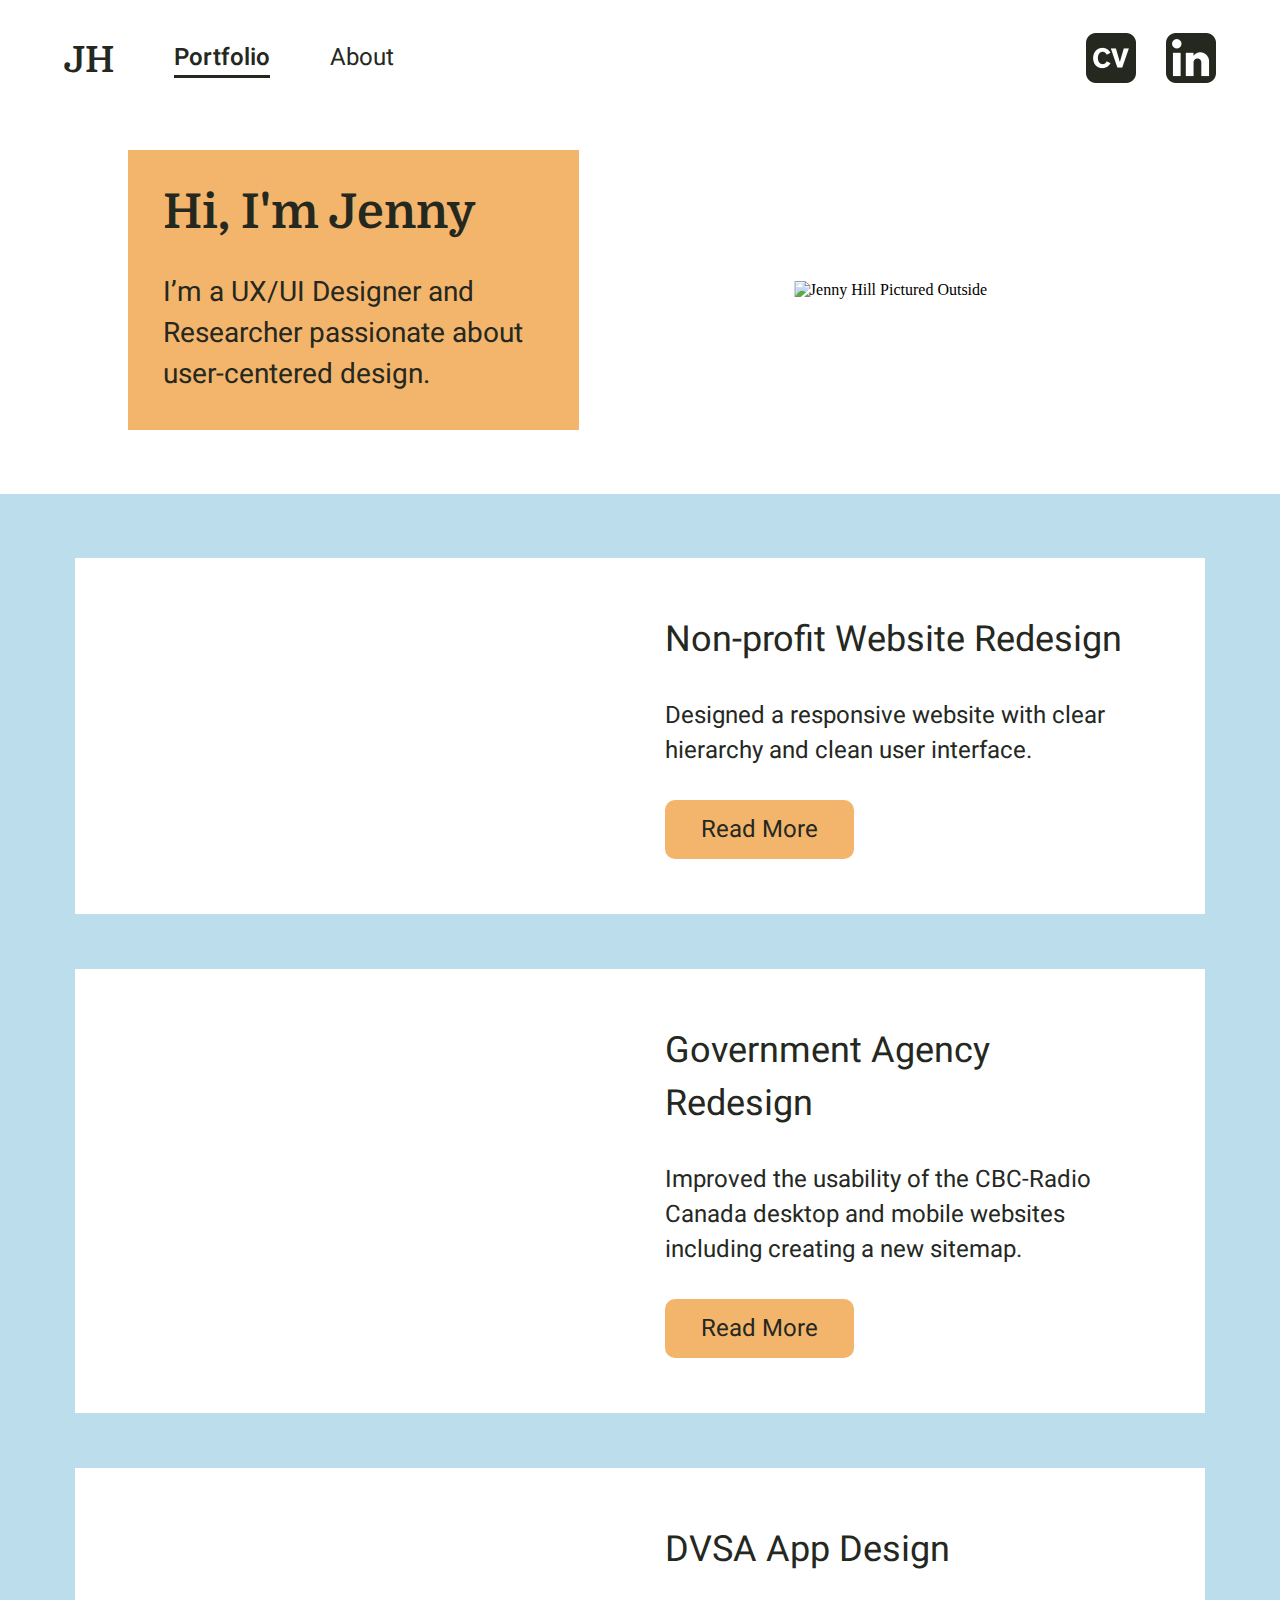
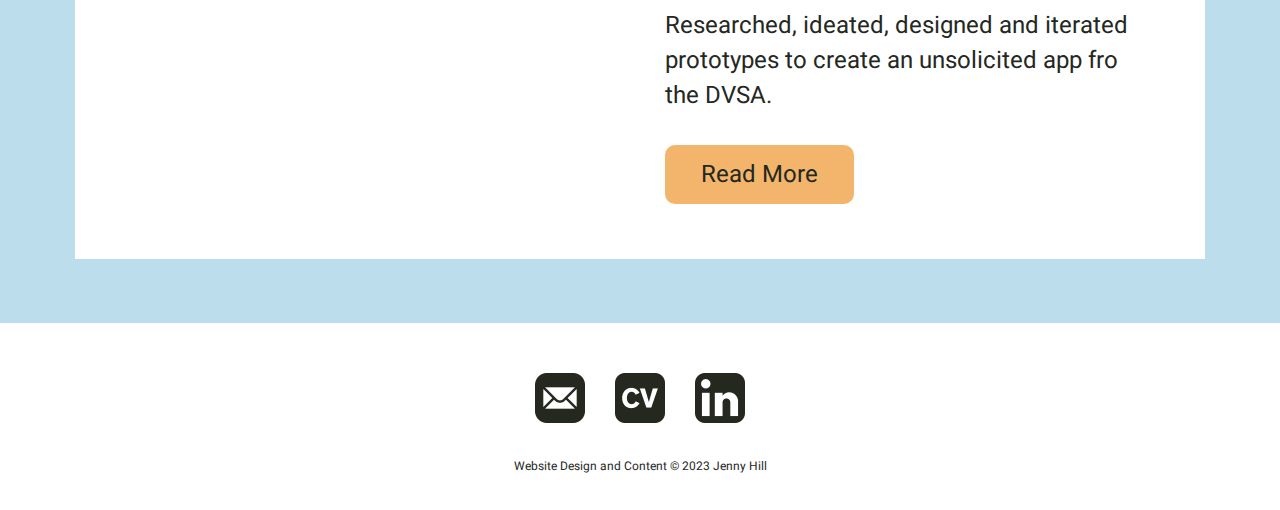
==== index.html @ 48fe5a2e "removed .html from all html files" ====
<!DOCTYPE html>
<html lang="en">
<head>
    <meta charset="UTF-8">
    <meta http-equiv="X-UA-Compatible" content="IE=edge">
    <meta name="viewport" content="width=device-width, initial-scale=1.0">
    <title>Jenny Hill Portfolio</title>
    <link rel="stylesheet" href="css/index.css">
    <link rel="preconnect" href="https://fonts.googleapis.com">
    <link rel="preconnect" href="https://fonts.gstatic.com" crossorigin>
    <link href="https://fonts.googleapis.com/css2?family=Heebo:wght@100;200;300;400;500;600;700;800;900&family=Open+Sans:wght@500&display=swap" rel="stylesheet">
    <link rel="preconnect" href="https://fonts.googleapis.com">
    <link rel="preconnect" href="https://fonts.gstatic.com" crossorigin>
    <link href="https://fonts.googleapis.com/css2?family=Domine:wght@400;500;600;700&display=swap" rel="stylesheet">
</head>
<body>
    <!--Navigation-->
    <nav>
        <div class="header">
            <div class="logo">
                <a href="https://jennyhilldesign.co.uk">JH</a>
            </div>
            <div class="ToggleIcon">
                <img id="menuIcon" src="images/menu.svg" alt="menu button">
                <img id="crossIcon" src="images/cross.svg" alt="cancel button">
            </div>
        </div>
        <div class="navContainer">
            <ul class="primaryNavigationContainer">
               <li><a href="https://jennyhilldesign.co.uk" id="primaryLogo">JH</a></li>
                <li ><a href="https://jennyhilldesign.co.uk" id="activePage">Portfolio</a></li>
                <li><a href="about">About</a></li>
                <!-- Make public when have stuff to say on zines page! <li><a href="zines">Zines</a></li>-->
            </ul>
            <ul class="navigationIconsContainer">
                <li><a href="pdf/Jenny Hill Portfolio CV.pdf" target="_blank">
                    <img class="icon" id="CVNavIcon" src="images/cv.jpg" alt="cv icon">
                </a></li>
                <li><a href="https://linkedin.com/in/jenny-e-g-hill" target="_blank">
                    <img class="icon" id="LinkedInNavIcon" src="images/linkedin.jpg" alt="LinkedIn icon">
                </a></li> 
            </ul>
        </div>
    </nav>
    <!--Hero, Intro Text and Image-->
    <section class="hero">
        <div class="introContainer">
            <div class="introText">
                <h1>Hi, I'm Jenny</h1>
                <h3>I’m a UX/UI Designer and Researcher passionate about user-centered design.</h3>
            </div>
        </div>
        <div class="heroImg">
            <img src="images/JennyinGarden.jpeg" alt="Jenny Hill Pictured Outside">
        </div>
    </section>
    <!--Projects-->
    <section id="projectSection" class="projectsBackground">
        <div class="singleProjectContainer">
            <div class="project">
                <div class="projectImg">
                    <img src="https://placehold.co/450x300" alt="">
                </div>
                <div class="projectInfo">
                    <div class="projectText">
                        <h2>Non-profit Website Redesign</h2>
                        <h4>Designed a responsive website with clear hierarchy and clean user interface.</h4>
                    </div>
                    <div class="projectButton">
                        <a href="nonProfitCaseStudy">
                            <button>Read More</button>
                        </a>
                    </div>
                </div>
            </div>
        </div>
        <div class="singleProjectContainer">
            <div class="project">
                <div class="projectImg">
                    <img src="https://placehold.co/450x300" alt="">
                </div>
                <div class="projectInfo">
                    <div class="projectText">
                        <h2>Government Agency Redesign</h2>
                        <h4>Improved the usability of the CBC-Radio Canada desktop and mobile websites including creating a new sitemap.</h4>
                    </div>
                    <div class="projectButton">
                        <a href="governmentAgencyCaseStudy">
                            <button>Read More</button>
                        </a>    
                    </div>
                </div>
            </div>
        </div>
        <div class="singleProjectContainer">
            <div class="project">
                <div class="projectImg">
                    <img src="https://placehold.co/450x300" alt="">
                </div>
                <div class="projectInfo">
                    <div class="projectText">
                        <h2>DVSA App Design</h2>
                        <h4>Researched, ideated, designed and iterated prototypes to create an unsolicited app fro the DVSA.</h4>
                    </div>
                    <div class="projectButton">
                        <a href="#">
                            <button>Read More</button>
                        </a>
                    </div>
                </div>
            </div>
        </div>
    </section>
    <!--Footer-->
    <footer>
        <div class="footerIconsContainer">
            <a href="mailto:j.hill99@hotmail.co.uk">
                <img class="icon" src="images/email.jpg" alt="email icon">
            </a>
            <a href="pdf/Jenny Hill Portfolio CV.pdf" target="_blank">
                <img class="icon" src="images/cv.jpg" alt="cv icon">
            </a> 
            <a href="https://linkedin.com/in/jenny-e-g-hill" target="_blank">
                <img class="icon" src="images/linkedin.jpg" alt="LinkedIn icon">
            </a>
        </div>
        <div class="copyrightTextContainer">
            <p>
                Website Design and Content &copy 2023 Jenny Hill
            </p>
        </div>
    </footer>
    <script src="https://code.jquery.com/jquery-3.6.4.min.js" integrity="sha256-oP6HI9z1XaZNBrJURtCoUT5SUnxFr8s3BzRl+cbzUq8=" crossorigin="anonymous"></script>
    <script src="nav.js"></script>
</body>
</html>
---- css/index.css ----
body {
    margin: 0;
    box-sizing: border-box;
}

a {
    text-decoration: none;
    color: #25281F;
}

nav {
    width: 100%; 
}

.header {
    width: 90%;
    margin: 0 auto;
    display: flex;
    align-items: center;
    justify-content: space-between;
    padding: 2.1875em 0 1.25em 0;
    display: none;
    
}

.logo, #primaryLogo {
    color: #25281F;
    font-family: 'Domine', 'Georgia', 'serif';
    font-size: 2.25rem;
    font-weight: 700;
}
.ToggleIcon img {
    width: 35px;
    height: 35px;
}


.navContainer {
    width: 90%;
    display: flex;
    align-items: center;
    margin: 0 auto;
}

.navigationIconsContainer {
    width: 100%;
    display: flex;
    gap: 1.875em;
    justify-content: right;
   
    margin-top: 2.0625em;
    margin-bottom: 2.0625em;
    list-style-type: none;
}

.icon {
    width: 50px;
    height: 50px;
}

.primaryNavigationContainer {
    width: 100%;
    display: flex;
    gap: 3.75em;
    justify-content: left;
    
    margin-top: 2.1875em;
    margin-bottom: 2.1875em;
    list-style-type: none;
    padding: 0;
}

.primaryNavigationContainer a {
    text-decoration: none;
    font-size: 1.5rem;
    font-family: 'Heebo', 'Arial', 'Sans Serif';
    font-weight: 400;
    color: #25281F;
    transition: 0.2s;
    
}

#activePage {
    font-weight: 600;
    border-bottom: 3px solid #25281F;
}

.primaryNavigationContainer a:hover {
    font-weight:500;
    cursor: pointer;
}



.hero {
    display: flex;
    margin: 0 auto;
    width: 80%;
    gap: 3.125em;
    padding-top: 1.875em;
    padding-bottom: 4em;
}

.heroImg {
    width: 55%;
    flex: 1 1 50%;
    overflow: hidden;
    position: relative;
    
}

.heroImg img {
    position: absolute;
    top: 50%;
    left: 50%;
    transform: translate(-50%, -50%);
    max-width: 700px;    
}

.introContainer {
    background-color: #F3B56C;
    width: 45%;
    max-width: 381px;
    padding: 2.1875em;
}

.introText h1 {
    margin-top: 0px;
    color: #25281F;
    font-family: 'Domine', 'Georgia', 'serif';
    font-size: 3rem;
    font-weight: 700;
}

.introText h3 {
    margin-bottom: 0;
    color:#25281F;
    font-size: 1.75rem;
    font-family: 'Heebo', 'Arial', 'Sans Serif';
    font-weight: 400;
}

.projectsBackground {
    width: 100%;
    background-color: #BBDDEC;
    padding: 4em 0;
    display: flex;
    flex-direction: column;
    gap: 3.4376em;   
}

.singleProjectContainer {
    background-color: white;
    width: 90%;
    padding: 3.4376em 0px;
    margin: 0 auto;
    display: flex;
    max-width: 1130px;
}

.project {
    width: 88.8%;
    margin: 0 auto;
    display: flex;
    gap: 3.125em;   
}

.projectInfo {
    display: flex;
    flex-direction: column;
    justify-content: space-between;
    width: 50%;
}

.projectText h2, h4 {
    color:#25281F;
    font-family: 'Heebo', 'Arial', 'Sans Serif';
    font-weight: 400;
}

.projectText h2 {
font-size: 2.25rem;
margin-top: 0;
}

.projectText h4 {
    font-size: 1.5rem;
}

.projectImg {
    width: 50%;
    display: flex;
}

.projectImg img {
    max-width: 100%;
}

 .projectButton button {
    font-family: 'Heebo', 'Arial', 'Sans Serif';
    font-size: 1.5rem;
    color: #25281F;
    background-color: #F3B56C;
    border: 0;
    border-radius: 10px;
    padding: 0.5em 1.5em;
    transition: 02.s;
}

.projectButton button:hover {
    font-weight: 500;
    cursor: pointer;
}

footer {
    width: 100%;
    display: flex;
    flex-direction: column;
    justify-content: center;
    gap: 1.875em;
    padding: 3.125em 0 2.1875em 0;
}

.footerIconsContainer {
    display: flex;
    gap: 1.875em;
    width: 100%;
    justify-content: center;
    text-decoration: none;
}

.copyrightTextContainer {
    display: flex;
    justify-content: center;
    font-family: 'Heebo', 'Arial', 'Sans Serif';
    font-size: 0.75rem;
    color: #25281F;
}

.copyrightTextContainer p {
    margin: 0;
}



/*media query for small column hero*/
@media only screen and (max-width: 800px) {
   .hero {
    flex-direction: column-reverse;
   }
   
    .heroImg {
    width: 100%;
    flex: none;
    
   }
   .heroImg img {
    position: static;
    max-width: 100%;
    transform: none;
   }

   .introContainer {
    margin: 0 auto;
    width: 80%;
   }
   .project {
    flex-direction: column;
    }
    .projectImg, .projectInfo {
    width: 100%;
    }
}

@media only screen and (max-width: 800px) {
    .header {
        display: flex;
    }

    .navContainer {
        flex-direction: column;
        align-items: center;
        justify-content: center;
        gap: 1.875em;
        display: none;
    }

    #primaryLogo {
        display: none;
    }

    .navigationIconsContainer {
        justify-content: center;
        padding: 0;
        margin-top: 1.875em;
        margin-bottom: 0;
    }

    .primaryNavigationContainer {
        flex-direction: column;
        gap: 1.875em;
        align-items: center;
        margin: 0;
    }

    #crossIcon {
        display: none;
    }
}
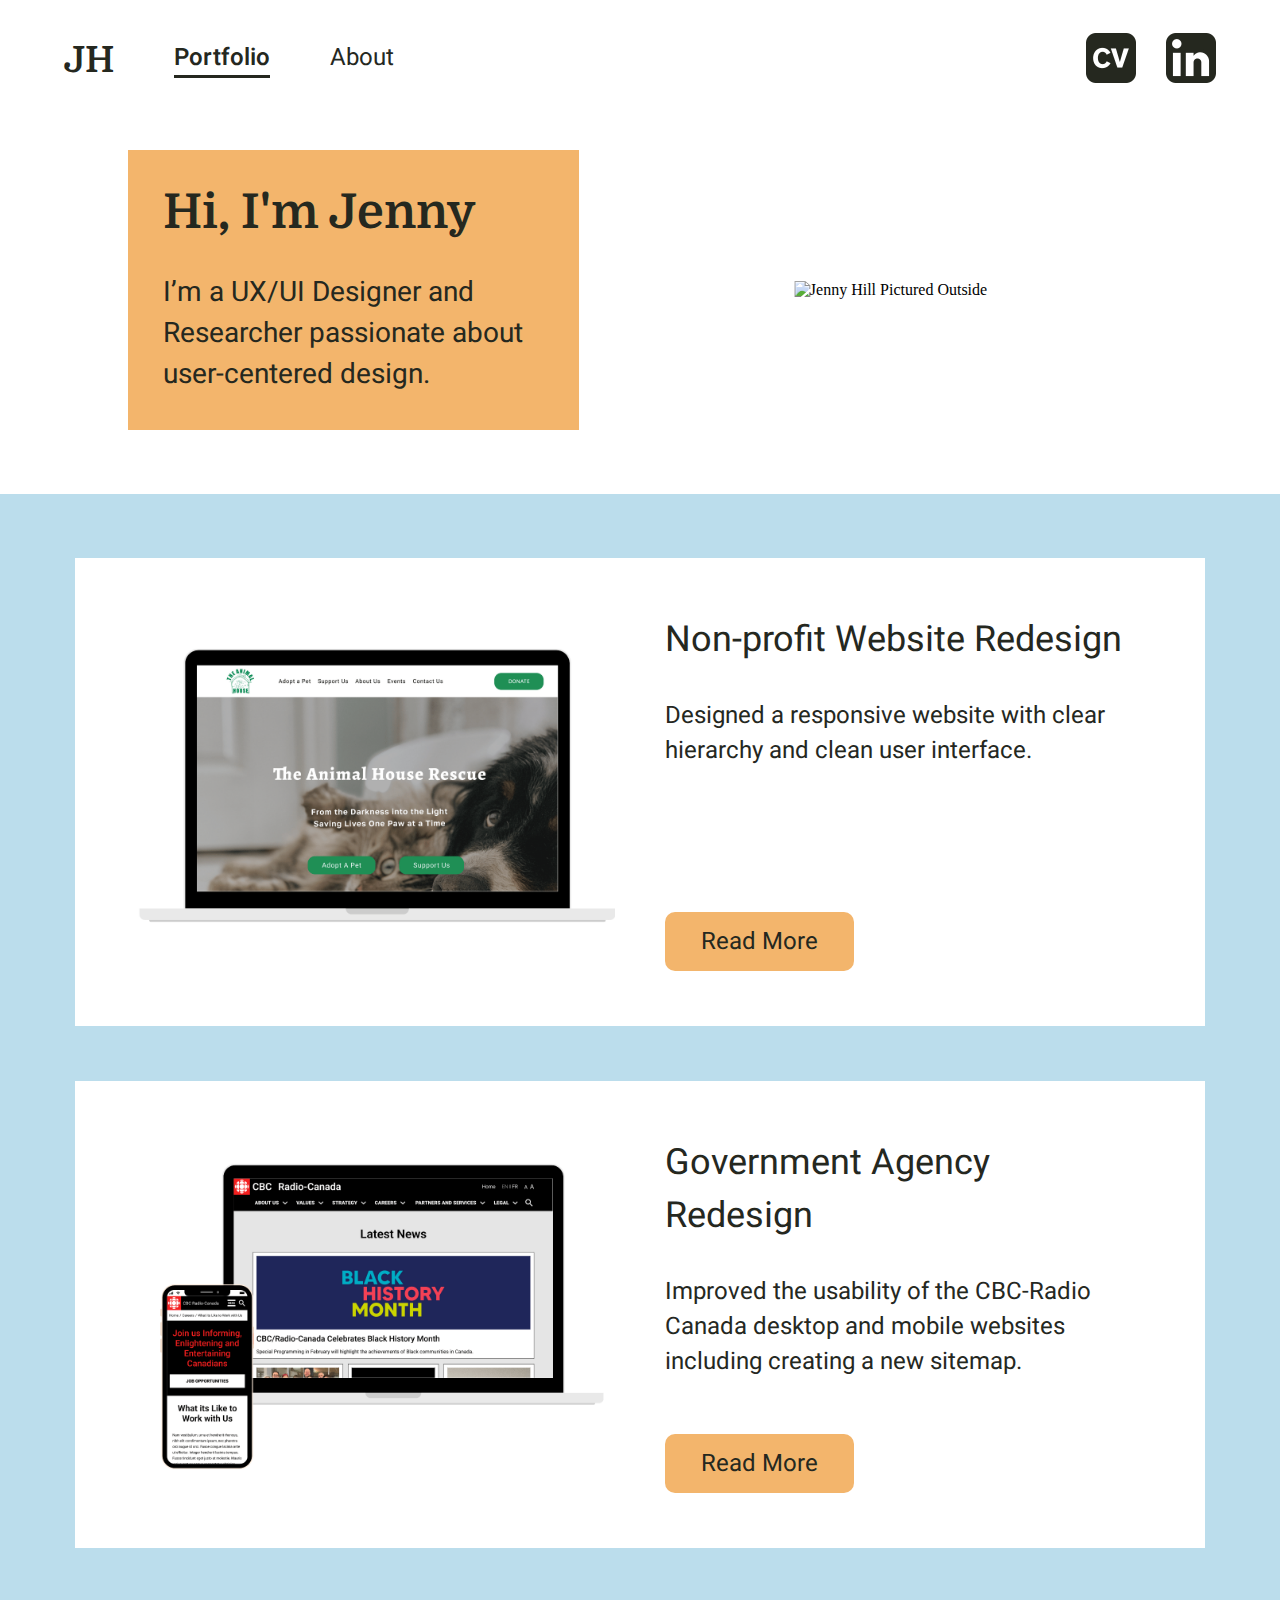
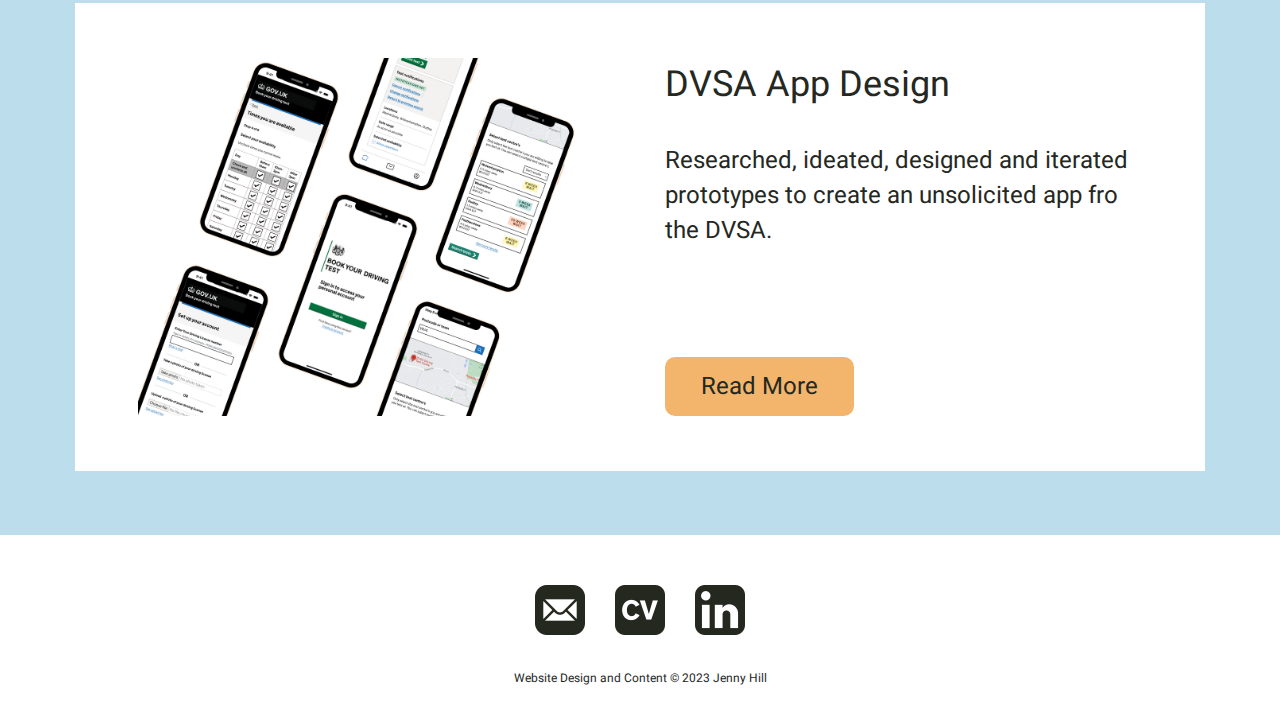
==== commit cf1eb5f8: "finally added images to the project cards! Added some CSS so the image resized in proportion!" ====
--- a/index.html
+++ b/index.html
@@ -59,7 +59,7 @@
         <div class="singleProjectContainer">
             <div class="project">
                 <div class="projectImg">
-                    <img src="https://placehold.co/450x300" alt="">
+                    <img src="images/AHRCard.png" alt="The finished homepage design of the project.">
                 </div>
                 <div class="projectInfo">
                     <div class="projectText">
@@ -77,7 +77,7 @@
         <div class="singleProjectContainer">
             <div class="project">
                 <div class="projectImg">
-                    <img src="https://placehold.co/450x300" alt="">
+                    <img src="images/CBCCard.png" alt="Final mobile and desktop prototypes of the project.">
                 </div>
                 <div class="projectInfo">
                     <div class="projectText">
@@ -85,7 +85,7 @@
                         <h4>Improved the usability of the CBC-Radio Canada desktop and mobile websites including creating a new sitemap.</h4>
                     </div>
                     <div class="projectButton">
-                        <a href="governmentAgencyCaseStudy">
+                        <a href="governmentCaseStudy">
                             <button>Read More</button>
                         </a>    
                     </div>
@@ -95,7 +95,7 @@
         <div class="singleProjectContainer">
             <div class="project">
                 <div class="projectImg">
-                    <img src="https://placehold.co/450x300" alt="">
+                    <img src="images/DVSACard.png" alt="Some of the finished app pages in a diagonal pattern.">
                 </div>
                 <div class="projectInfo">
                     <div class="projectText">
@@ -103,7 +103,7 @@
                         <h4>Researched, ideated, designed and iterated prototypes to create an unsolicited app fro the DVSA.</h4>
                     </div>
                     <div class="projectButton">
-                        <a href="#">
+                        <a href="dvsaAppDesign">
                             <button>Read More</button>
                         </a>
                     </div>
--- a/css/index.css
+++ b/css/index.css
@@ -194,6 +194,7 @@
 
 .projectImg img {
     max-width: 100%;
+    object-fit: contain;
 }
 
  .projectButton button {
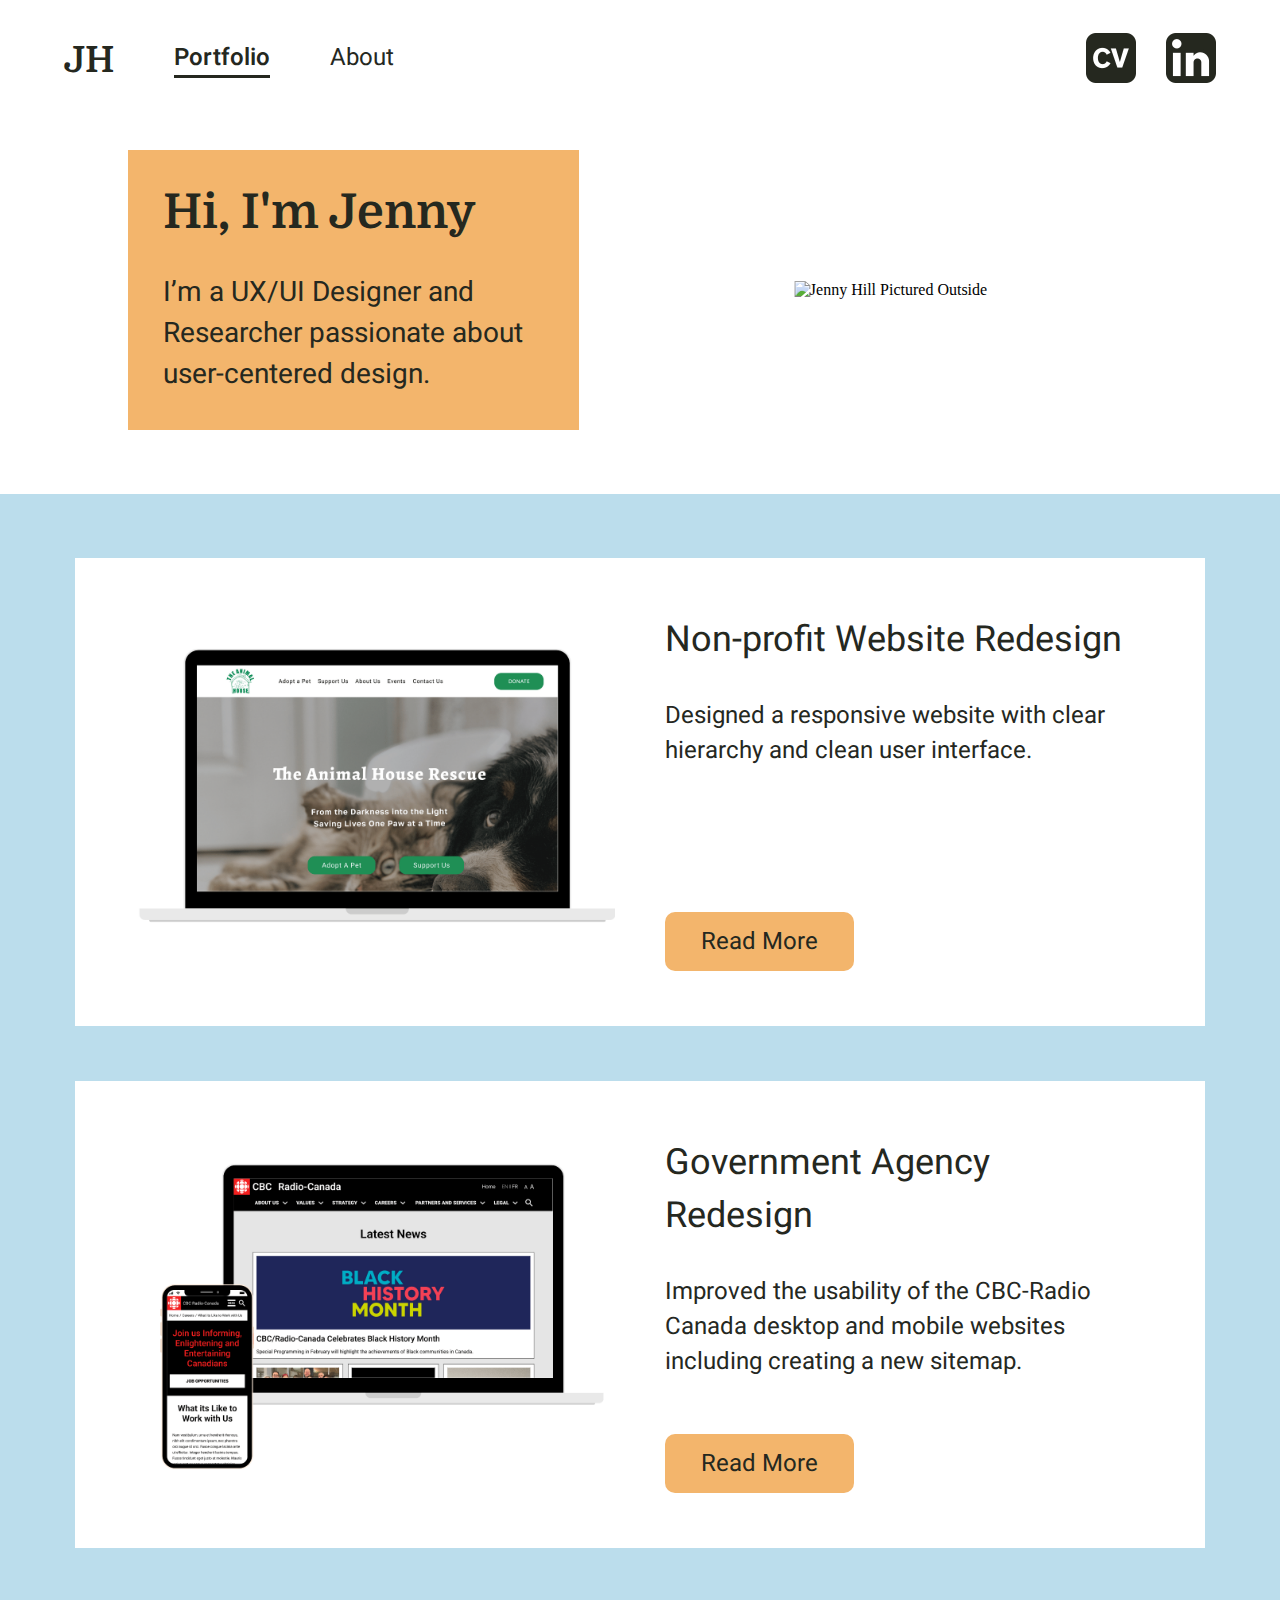
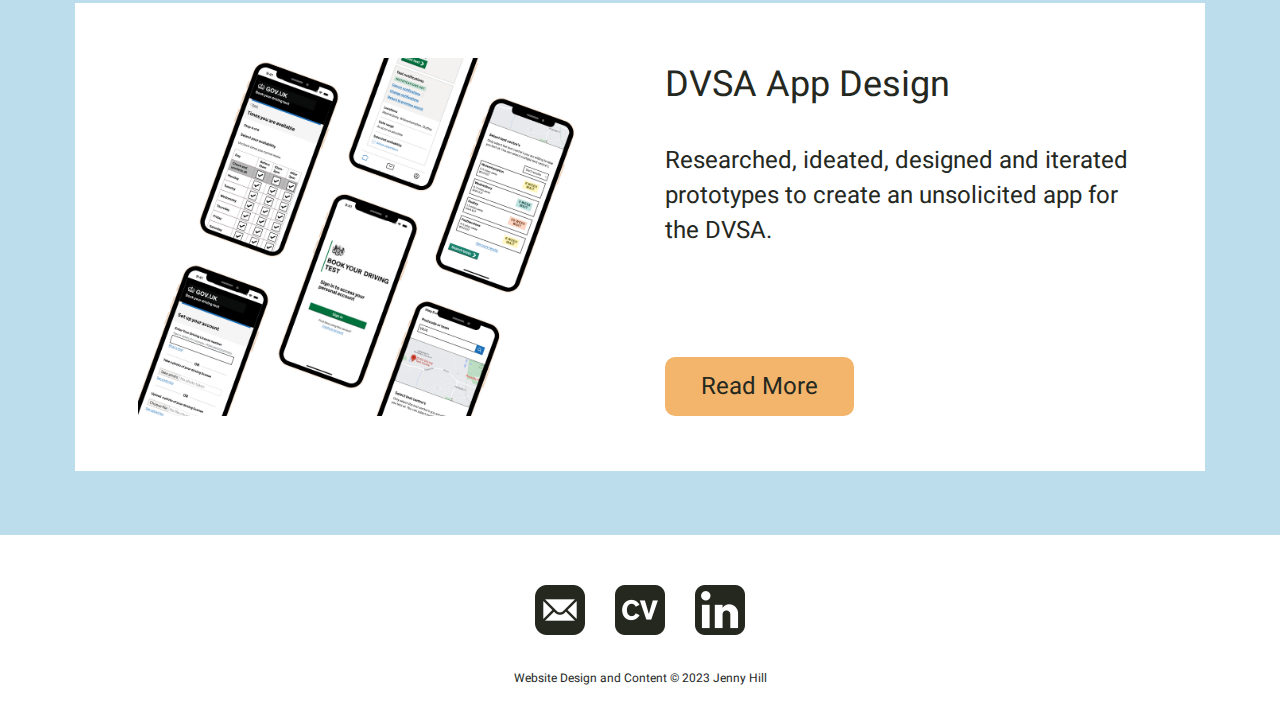
==== commit 164688a7: "changed for fro typo on homepage" ====
--- a/index.html
+++ b/index.html
@@ -100,7 +100,7 @@
                 <div class="projectInfo">
                     <div class="projectText">
                         <h2>DVSA App Design</h2>
-                        <h4>Researched, ideated, designed and iterated prototypes to create an unsolicited app fro the DVSA.</h4>
+                        <h4>Researched, ideated, designed and iterated prototypes to create an unsolicited app for the DVSA.</h4>
                     </div>
                     <div class="projectButton">
                         <a href="dvsaAppDesign">
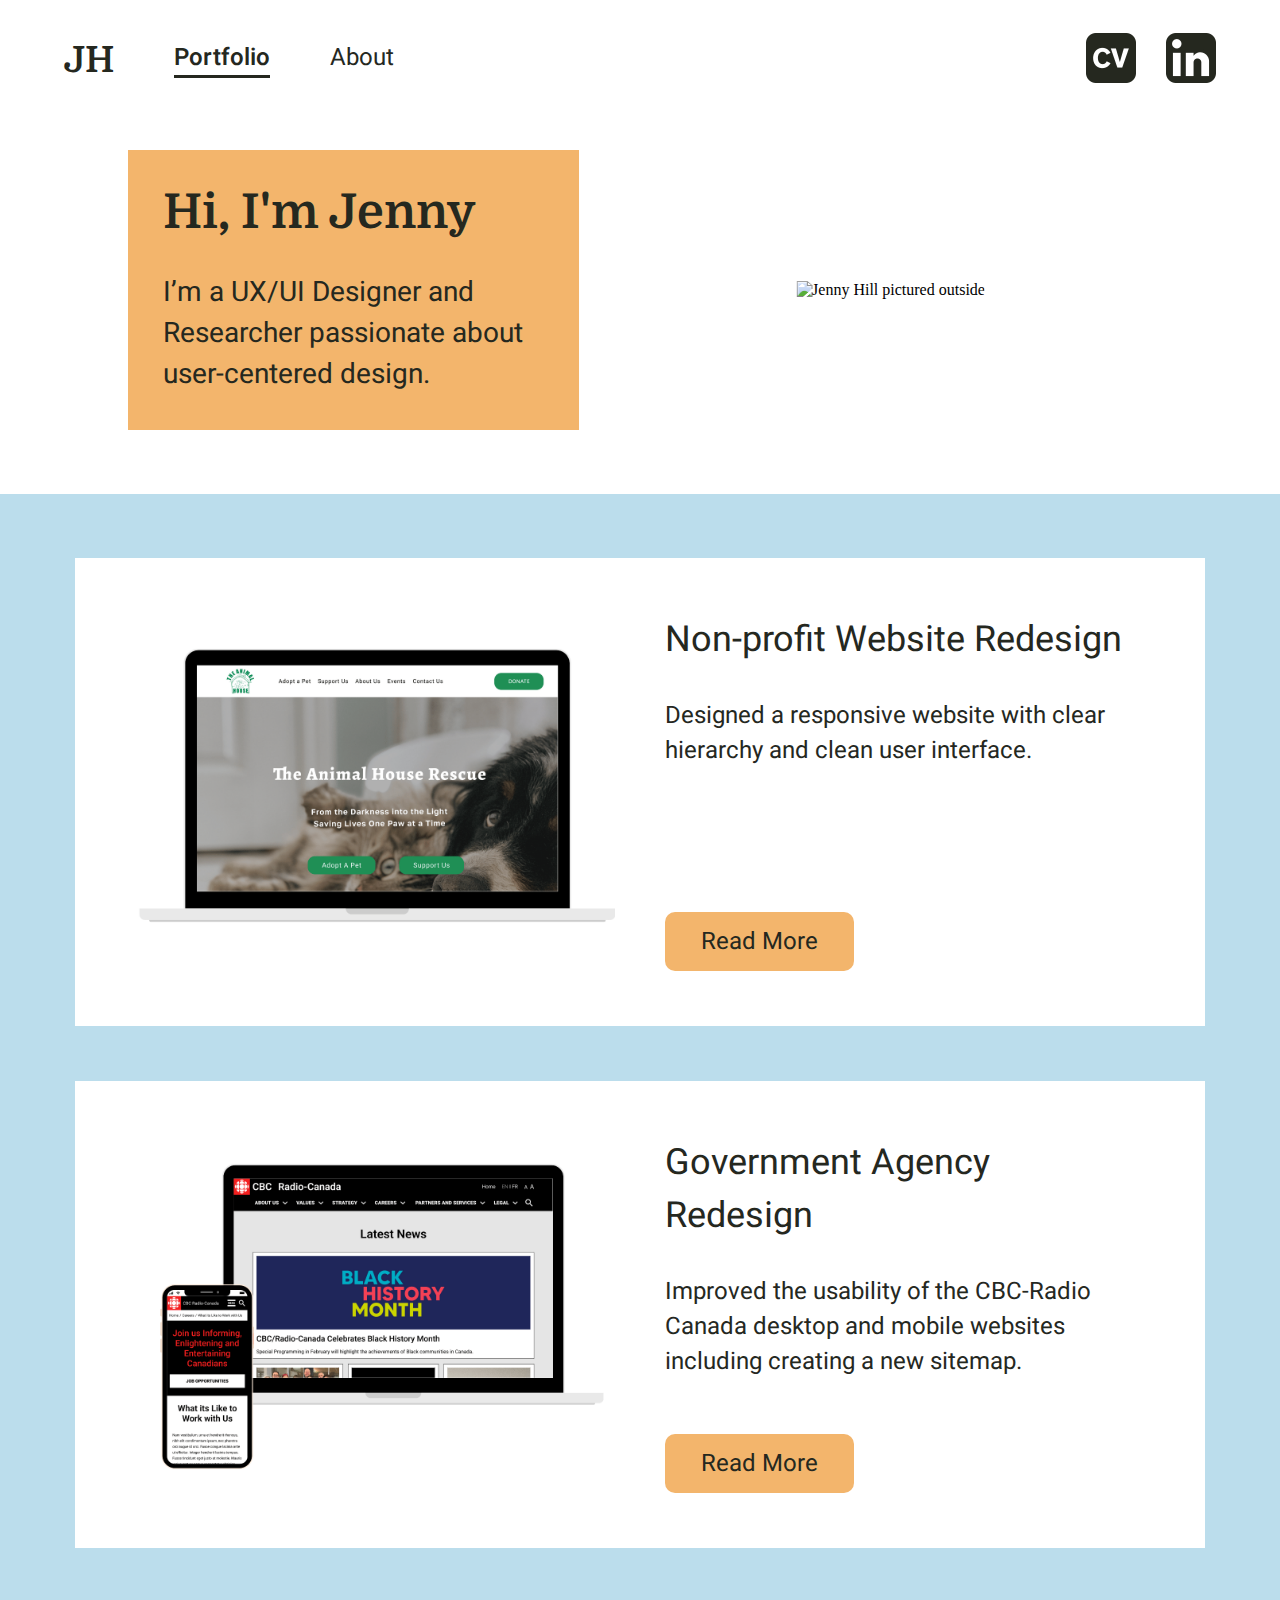
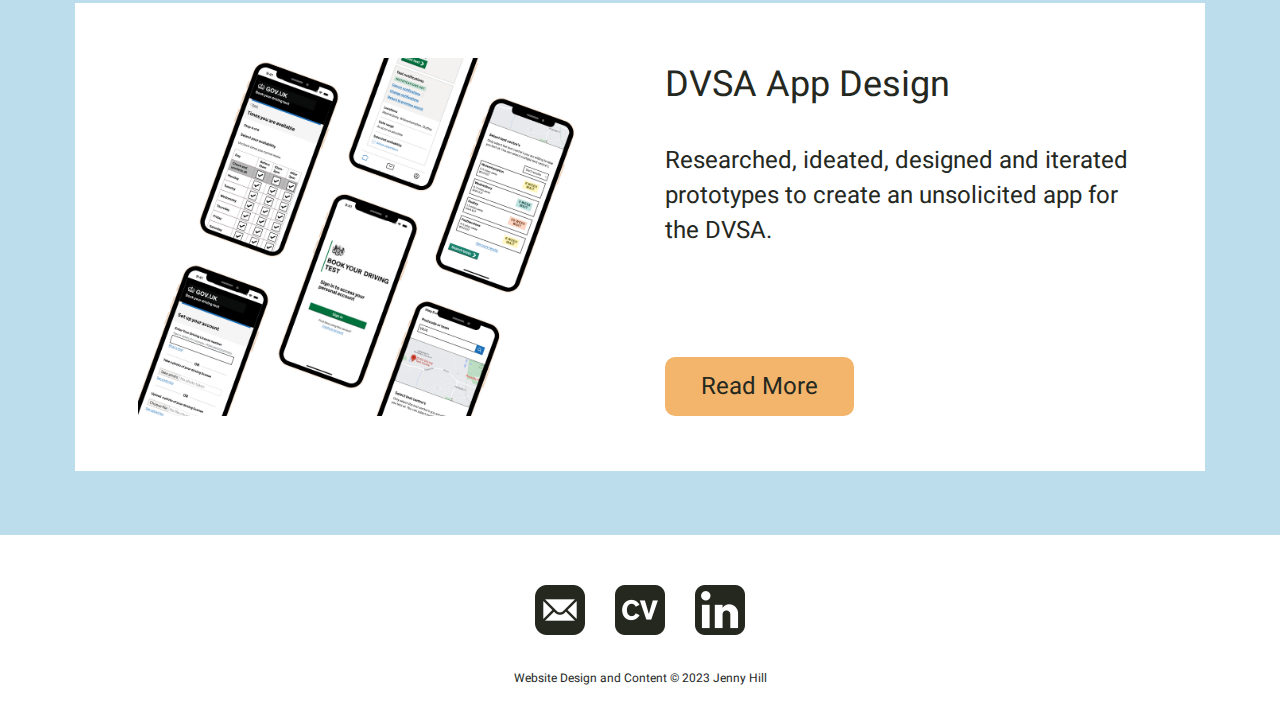
==== commit d8a2dfa8: "tidied up HTML, added alt text to images" ====
--- a/index.html
+++ b/index.html
@@ -30,7 +30,7 @@
                <li><a href="https://jennyhilldesign.co.uk" id="primaryLogo">JH</a></li>
                 <li ><a href="https://jennyhilldesign.co.uk" id="activePage">Portfolio</a></li>
                 <li><a href="about">About</a></li>
-                <!-- Make public when have stuff to say on zines page! <li><a href="zines">Zines</a></li>-->
+                <!-- Make public when have zines page! <li><a href="zines">Zines</a></li>-->
             </ul>
             <ul class="navigationIconsContainer">
                 <li><a href="pdf/Jenny Hill Portfolio CV.pdf" target="_blank">
@@ -51,7 +51,7 @@
             </div>
         </div>
         <div class="heroImg">
-            <img src="images/JennyinGarden.jpeg" alt="Jenny Hill Pictured Outside">
+            <img src="images/JennyinGarden.jpeg" alt="Jenny Hill pictured outside">
         </div>
     </section>
     <!--Projects-->
@@ -59,7 +59,7 @@
         <div class="singleProjectContainer">
             <div class="project">
                 <div class="projectImg">
-                    <img src="images/AHRCard.png" alt="The finished homepage design of the project.">
+                    <img src="images/AHRCard.png" alt="The finished homepage design of the non-profit website redesign project.">
                 </div>
                 <div class="projectInfo">
                     <div class="projectText">
@@ -77,7 +77,7 @@
         <div class="singleProjectContainer">
             <div class="project">
                 <div class="projectImg">
-                    <img src="images/CBCCard.png" alt="Final mobile and desktop prototypes of the project.">
+                    <img src="images/CBCCard.png" alt="Final mobile and desktop prototypes of the government agency redesign project.">
                 </div>
                 <div class="projectInfo">
                     <div class="projectText">
@@ -95,7 +95,7 @@
         <div class="singleProjectContainer">
             <div class="project">
                 <div class="projectImg">
-                    <img src="images/DVSACard.png" alt="Some of the finished app pages in a diagonal pattern.">
+                    <img src="images/DVSACard.png" alt="Some of the finished DVSA app pages in a diagonal pattern.">
                 </div>
                 <div class="projectInfo">
                     <div class="projectText">
@@ -111,6 +111,7 @@
             </div>
         </div>
     </section>
+
     <!--Footer-->
     <footer>
         <div class="footerIconsContainer">
@@ -130,6 +131,7 @@
             </p>
         </div>
     </footer>
+    
     <script src="https://code.jquery.com/jquery-3.6.4.min.js" integrity="sha256-oP6HI9z1XaZNBrJURtCoUT5SUnxFr8s3BzRl+cbzUq8=" crossorigin="anonymous"></script>
     <script src="nav.js"></script>
 </body>
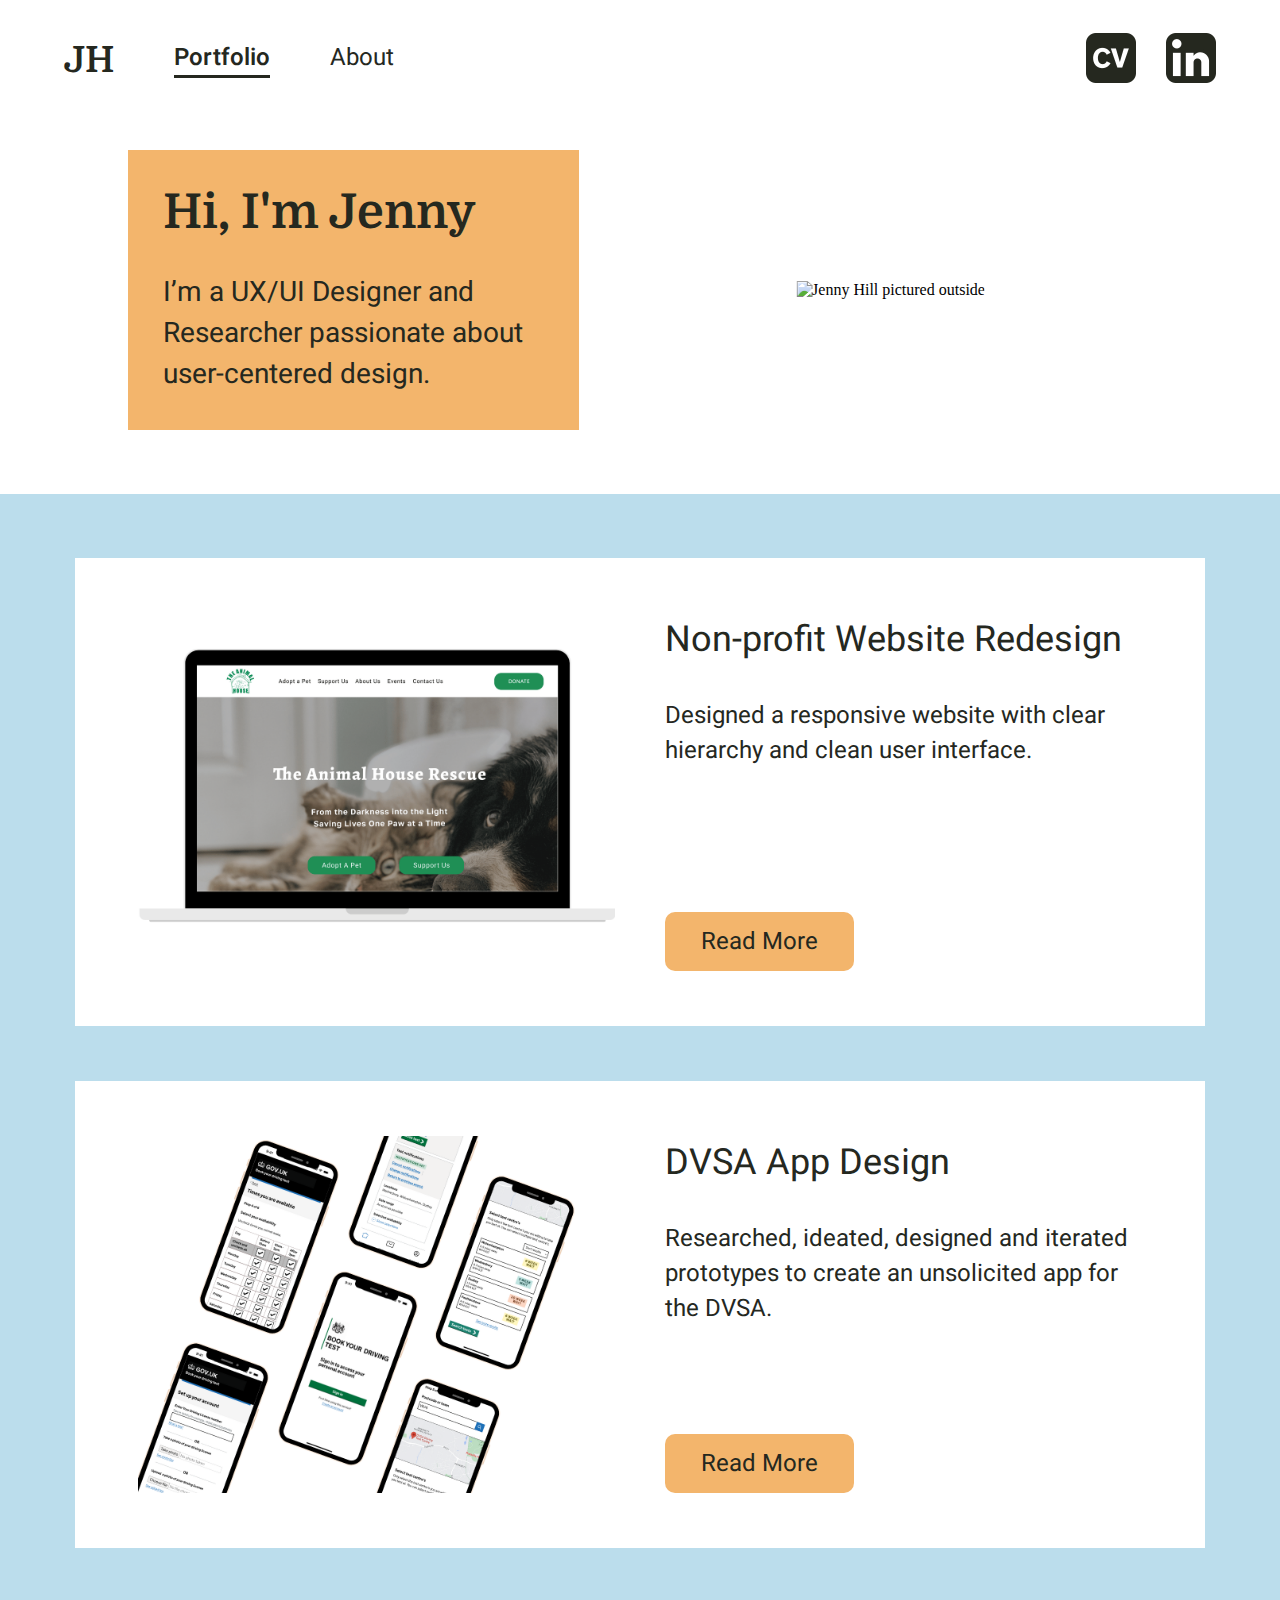
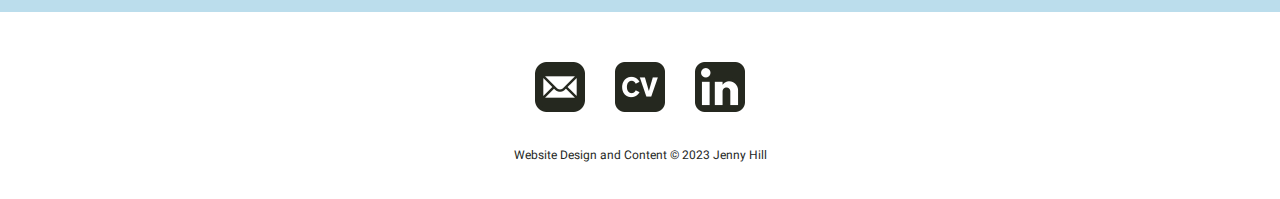
==== commit e95138b4: "removed CBC link on homepage" ====
--- a/index.html
+++ b/index.html
@@ -74,7 +74,7 @@
                 </div>
             </div>
         </div>
-        <div class="singleProjectContainer">
+        <!--<div class="singleProjectContainer">
             <div class="project">
                 <div class="projectImg">
                     <img src="images/CBCCard.png" alt="Final mobile and desktop prototypes of the government agency redesign project.">
@@ -91,7 +91,7 @@
                     </div>
                 </div>
             </div>
-        </div>
+        </div> -->
         <div class="singleProjectContainer">
             <div class="project">
                 <div class="projectImg">
